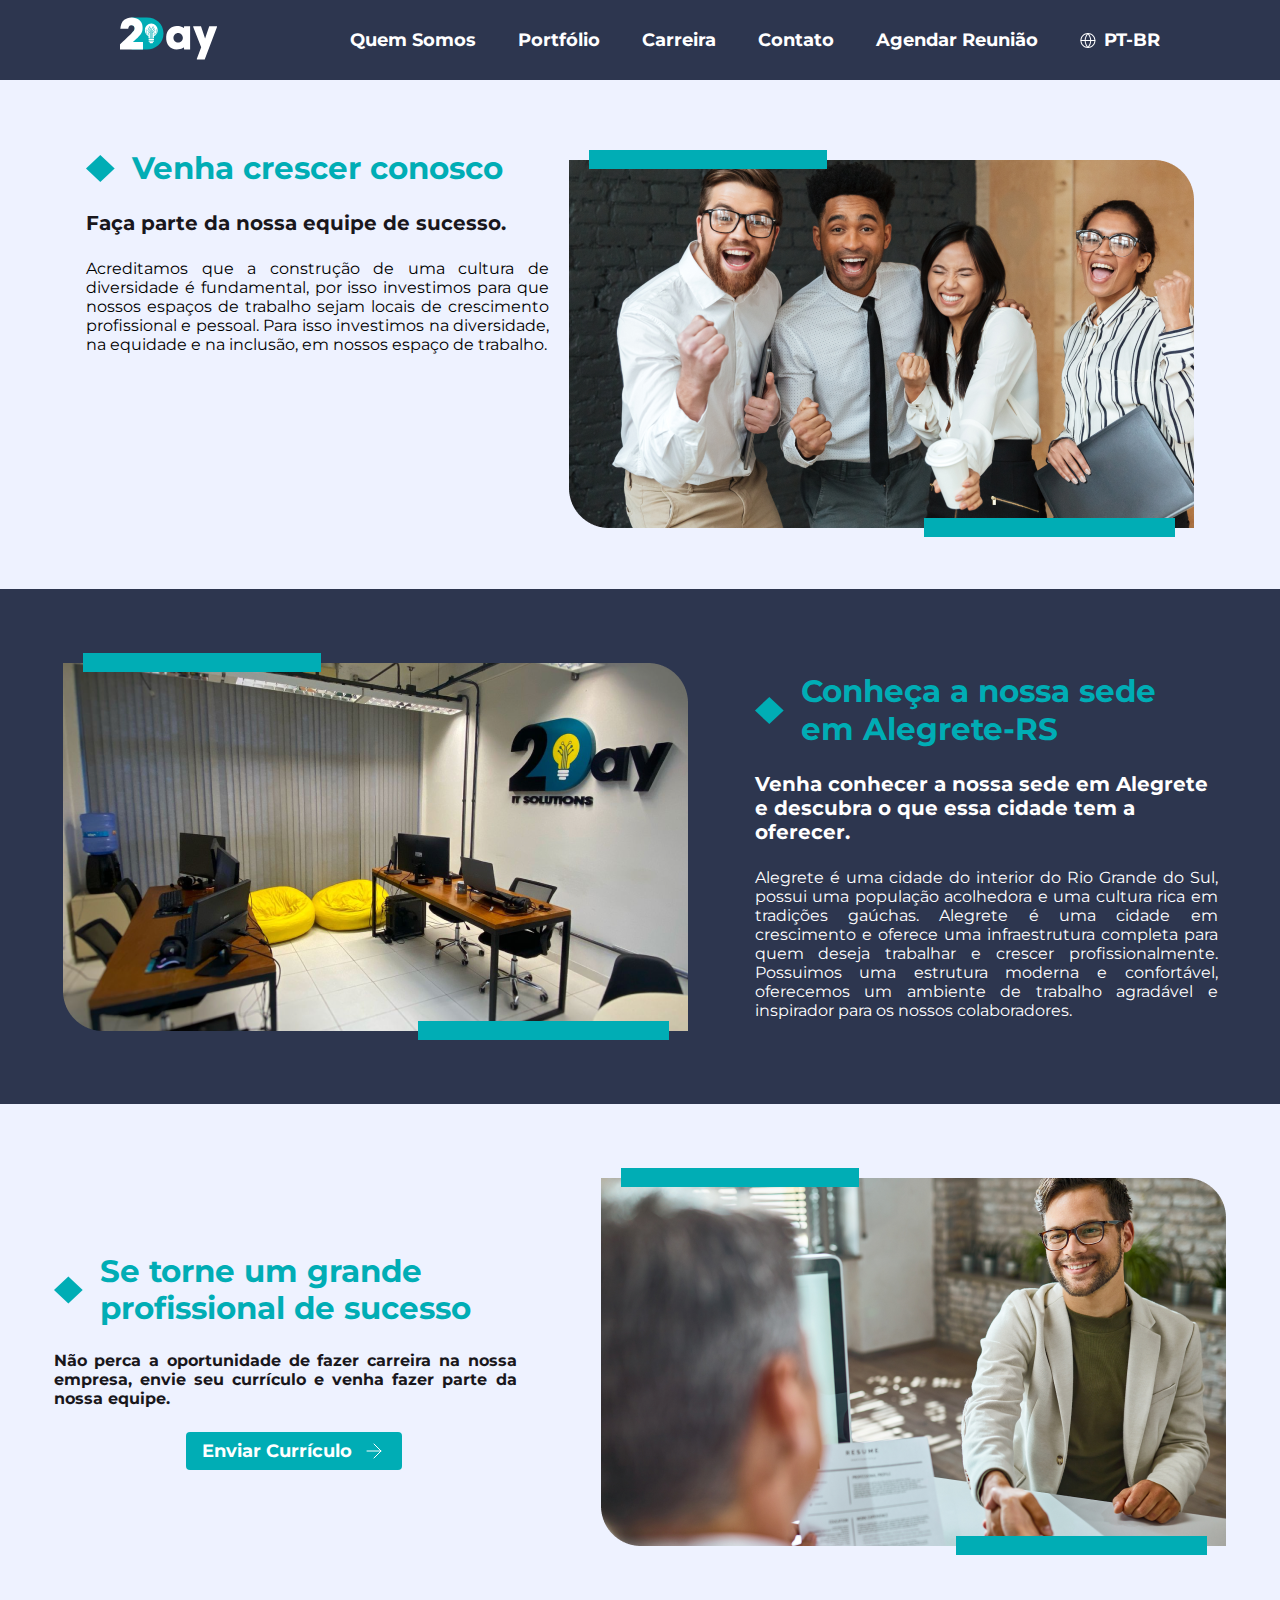
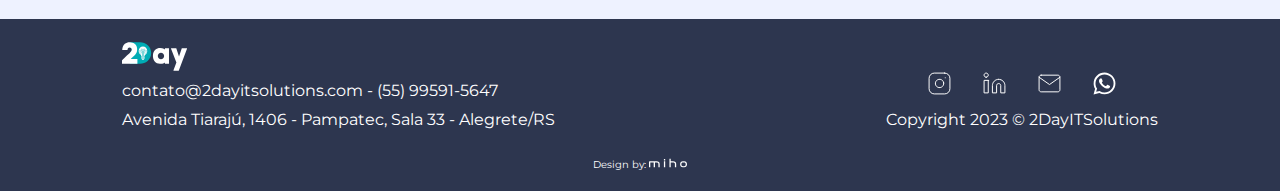
==== carreira.html @ fa88733f "english menu mobile" ====
<!DOCTYPE html>
<html lang="pt-br">

<head>
  <meta charset="UTF-8">
  <meta http-equiv="X-UA-Compatible" content="IE=edge">
  <meta name="viewport" content="width=device-width, initial-scale=1.0">
  <meta name="title" content="2Day It Solutions">
  <meta name="description" content="Uma Startup voltada para transformação digital das empresas e startups.">
  <meta name="keywords" content="startup, business, tecnologia, ti, transformação digital, solutions, carreira">
  <meta name="author" content="2Day IT Solutions">
  <meta name="creator" content="2Day IT Solutions">
  <meta http-equiv="cache-control" content="no-cache">
  <meta http-equiv="expires" content="0">
  <meta http-equiv="pragma" content="no-cache">
  <meta name="robots" content="all">
  <title>Carreira</title>
  
  <link rel="stylesheet" href="./css/mobile/home.css">
  <link rel="stylesheet" href="./css/style.css">
  <link rel="stylesheet" href="./css/carreira.css">
  <link rel="icon" href="./assets/logo_header.svg">

  <script src="./javaScript/main.js" defer></script>
  <script type="module" src="./javaScript/englishText/career.js" defer></script>
</head>

<body>

  <header>

    <div class="header_logo">
      <a href="index.html"> <img class="header_image" src="./assets/logo_header.svg" alt="logo 2 day"></a>
    </div>

    <nav class="menu_desktop">
      <a class="about" href="index.html">Quem Somos</a>
      <a class="services" href="portfolio.html">Portfólio</a>
      <a class="career" href="carreira.html">Carreira</a>
      <a class="contact" href="contato.html">Contato</a>
      <a class="apointment" href="mailto:contato@2dayitsolutions.com" class="btn_sample_nav">Agendar Reunião</a>
      <div class="lang">
        <img src="./assets/globe_header.svg" alt="Globo">
        <a class="nav_language" href="#"> PT-BR</a>
    </nav>

    <div class="menu-mobile">
      <img class="menu-open" src="./assets/menu.svg" alt="">
      <img class="menu-close hide" src="./assets/close_menu.svg" alt="">
    </div>
  </header>

  <div class="menu-drop hide">
    <nav>
      <a class="about aboutMobile" href="index.html">Quem Somos</a>
      <a class="services sevicesMobile" href="portfolio.html">Portfólio</a>
      <a class="career careerMobile" href="carreira.html">Carreira</a>
      <a class="contact contactMobile" href="contato.html">Contato</a>
      <a class="apointment apointmentMobile" href="mailto:contato@2dayitsolutions.com" class="btn_sample_nav">Agendar Reunião</a>
      <div class="lang">
        <img src="./assets/globe_header.svg" alt="Globo">
        <a class="nav_language mobile_language" href="#"> PT-BR</a>
    </nav>
  </div>

  <main>

    <div class="carreira_part1_container">
      <div class="carreira_part1">
        <div class="carreira_part1_info">
          <div class="carreira_part1_title">
            <img src="./assets/Rectangle 9.svg" alt="">
            <h2 class="career_part1_title">Venha crescer conosco</h2>
          </div>
          <p class="carreira_part1_subtitle">Faça parte da nossa equipe de sucesso.</p>
          <p class="carreira_part1_text">Acreditamos que a construção de uma cultura de diversidade é fundamental, por
            isso investimos para que nossos espaços de trabalho sejam locais de crescimento profissional e pessoal. Para
            isso investimos na diversidade, na equidade e na inclusão, em nossos espaço de trabalho.</p>
        </div>


        <img class="carreira_part1_img" src="./assets/img_carreira_1.png" alt="">
      </div>
    </div>

    <div class="carreira_part2_container">

      <div class="carreira_part2">
        <img class="carreira_part2_img" src="./assets/img_carreira_2.png" alt="">

        <div class="carreira_part2_info">
          <div class="carreira_part2_title">
            <img src="./assets/Rectangle 9.svg" alt="">
            <h2 class="career_title_part2">Conheça a nossa sede<br> em Alegrete-RS</h2>
          </div>
          <div class="carreira_part2_text_container">
            <p class="carreira_part2_subtitle">Venha conhecer a nossa sede em Alegrete e descubra o que essa cidade tem a
              oferecer.</p>
            <p class="carreira_part2_text">Alegrete é uma cidade do interior do Rio Grande do Sul, possui uma população
              acolhedora e uma cultura rica em tradições gaúchas. Alegrete é uma cidade em crescimento e oferece uma
              infraestrutura completa para quem deseja trabalhar e crescer profissionalmente. Possuimos uma estrutura
              moderna e confortável, oferecemos um ambiente de trabalho agradável e inspirador para os nossos
              colaboradores.</p>
          </div>
         
        </div>
      </div>
    </div>

    <div class="carreira_part3_container">
      <div class="carreira_part3">
        <div class="carreira_part3_info">
          <div class="carreira_part3_title">
            <img src="./assets/Rectangle 9.svg" alt="">
            <h2 class="career_title_part3">Se torne um grande<br> profissional de sucesso</h2>
          </div>
          <p class="carreira_part3_text">Não perca a oportunidade de fazer carreira na nossa empresa, envie seu
            currículo e venha fazer parte da nossa equipe.</p>
        </div>

          <button> 
            <a class="send_resume" target="_blank" href="mailto:contato@2dayitsolutions.com">
              Enviar Currículo
            </a> 
            <img src="./assets/arrow-right.svg" alt="Ícone Seta">
          </button>
       
      </div>
      <img class="carreira_part3_img" src="./assets/img_carreira_3.png" alt="">
    </div>
  </main>

  <footer>
    <div class="footer">

      <div class="footer_logos">
        <img src="./assets/logo_header.svg" alt="Logo 2day">
        <p>
          contato@2dayitsolutions.com - (55) 99591-5647
        </p>
        <p>
          Avenida Tiarajú, 1406 - Pampatec, Sala 33 - Alegrete/RS
        </p>
        <p class="footer_copyrightMobile">Copyright 2023 © 2DayITSolutions</p>
      </div>

      <div class="footer_redes">
        <div class="footer_redes1">
          <div class="">
            <a target="_blank" href="https://instagram.com/2day_it_solutions?igshid=MTA2NDdkNWE="><img
                src="./assets/instagram.svg" width="25px" height="25px" alt="Logo Instagram"></i></a>
          </div>

          <div class="">
            <a target="_blank" href="https://www.linkedin.com/company/2day-it-solutions/"><img
                src="./assets/linkedin.svg" width="25px" height="25px" alt="Logo Linkedin"></i></a>
          </div>

          <div class="">
            <a target="_blank" href="mailto:contato@2dayitsolutions.com"><img src="./assets/mail.svg" width="25px"
                height="25px" alt="Logo E-mail"></i></a>
          </div>

          <div class="">
            <a target="_blank"
              href="https://api.whatsapp.com/send?phone=+5555995915647&text=Gostaria%20de%20saber%20mais%20sobre%20os%20seus%20produtos."><img
                src="./assets/logo-whatsapp.svg" width="25px" height="25px" alt="Logo Whatsapp"></i></a>
          </div>

        </div>
        <p class="footer_copyrightDesktop">Copyright 2023 © 2DayITSolutions</p>

      </div>
    </div>
    <div class="mihoLogo_footer">
      <p>Design by: <img src="./assets/miho_logo.svg" alt=""></p>
    </div>

  </footer>

</body>

</html>
---- css/mobile/home.css ----
@media (max-width: 820px) {

  .whatsapp_img {
    display: none;
  }

  .menu_desktop {
    display: none;
  }

  header {
    justify-content: space-between;
    padding: 0 16px;
    position: inherit;
  }

  .header_logo img {
    width: 58.24px;
  }

  .menu-mobile {
    display: block;
  }

  .menu-open {
    width: 34px;
  }

  .menu-close span {
    color: #00ADB5;
  }

  .menu-drop {
    position: absolute;
    background-color: #2d364f;
    border-radius: 0px 0px 20px 20px;
    border-top: 1px solid #FFFFFF;
    height: 250px;
    width: 100vw;
    animation: drop-down 1s;
    transition: all 1s ease; 
  }

  @keyframes drop-down {
    0% {
      transform: translateX(100%);
    }

    100% {
      transform: translateY(0);
    }
  }

  @keyframes up {
    100% {
      transform: translateX(100%);
    }

    0% {
      transform: translateY(0);
    }
  }

  .menu-drop nav {
    display: flex;
    flex-direction: column;
    gap: 12px;
    padding-top: 27px;
    padding-bottom: 28px;
  }

  .menu-drop a {
    margin-left: 12px;
    text-decoration: none;
    font-family: 'Nunito', sans-serif;
    color: #FFFFFF;
    font-weight: 600;
    font-size: 18px;
    line-height: 110%;
  }

  .menu-drop a:hover {
    font-weight: 700;
    opacity: 100%;
  }

  .home {
    margin-top: 17px;
    margin-bottom: 0;
  }

  .home_son {  
    justify-content: center;
    margin-bottom: 100px;
  }

  .img_2day_principal {
    width: 261.68px;
  }

  .home_son_text {
    text-align: center;
    align-items: center;
    justify-content: center;
    margin-left: 0;
  }

  .home_son_text h2 {
    font-size: 20px;
    line-height: 24px;
    text-align: center;
    width: 380px;
  }

  .home_son_text p {
    width: 328px;
    font-size: 16px;
    line-height: 19px;
  }

  .home_son_text button {
    font-size: 16px;
    margin-top: 31.65px;
  }

  .home_img {
    display: none;
  }

  .mentoria {
    justify-content: center;
    flex-direction: column;
    align-items: center;
    padding-top: 67px;
  }

  .mentoria_pollygonImg {
    width: 56px;
    margin-top: -572px;
  }

  .mentoria_content {
    flex-direction: column-reverse;
    justify-content: center;
    align-items: center;
    gap: 0;
  }

  .mentoria_text {
    width: 328px;
  }

  .mentoria_title {
    margin-bottom: 16px;
    align-items: center;
    margin-top: 20px;
    width: 363px;
  }

  .mentoria_title h2 {
    margin-bottom: 0;
    width: 282px;
    font-size: 20px;
    line-height: 24px;
  }

  .mentoria_paragrathBold {
    line-height: 19px;
    text-align: justify;
    margin-bottom: 16px;
    font-size: 16px;
    width: 328px;
  }

  .mentoria_paragraph {
    font-size: 12px;
    line-height: 14px;
    width: 328px;
    text-align: justify;
  }

  .mentoria_img {
    width: 347.94px;
  }

  .botTeste_son {
    flex-direction: column-reverse;
  }

  .botTest_title {
    margin-bottom: 14px;
  }

  .botTest_title h2 {
    font-size: 20px;
  }

  .botTeste_text {
    font-size: 16px;
    line-height: 19px;
    width: 327px;
    text-align: justify;
  }

  .botTeste_img {
    width: 328.6px;
  }

  .botTeste_son2 {
    display: flex;
    flex-direction: column;
  }

  .botTest_text2 {
    align-items: flex-start;
  }

  .nossosValores {
    gap: 0;
    padding: 64px 0;
    justify-content: center;
  }

  .nossosValores_list {
    justify-content: center;
  }

  .nossosValores_title {
    margin-bottom: 32px;
  }

  .nossosValores_title h2 {
    font-size: 20px;
  }

  .nossosValores_list li {
    font-size: 16px;
    line-height: 19px;
    width: 327px;
    margin-bottom: 21px;
  }

  li p {
    margin-left: 26px;
  }

  #nossosValores_img {
    display: none;
  }

  .section_OqueNosFazemos {
    display: flex;
    flex-direction: column;
    align-items: center;
    padding: 33px 0 0 0;
    gap: 32px;
  }

  .OqueNosFazemos_container {
    flex-direction: column;
    gap: 32px;
  }

  .OqueNosFazemos_title {
    margin-bottom: 0;
  }

  .startupLab h2,
  .outsourcing h2 {
    font-size: 20px;
    margin-bottom: -7px;

  }

  .startupLab p,
  .outsourcing p {
    width: 328px;
    font-size: 12px;
    line-height: 14px;
  }

  .img_startupLab_person {
    display: none;
  }

  .img_outsourcing_person {
    display: none;
  }

  .div-call-know {
    margin-top: -40px;
  }

  .div-call-know p {
    font-size: 12px;
    line-height: 14px;
    text-align: justify;
    width: 328px;
  }

  .OqueNosFazemos_btn {
    margin-top: 16px;
    margin-bottom: 47px;
    font-size: 16px;
  }

  .footer {
    gap: 21px;
    padding: 13px 16px;
    align-items: center;
  }

  .footer_logos {
    gap: 7.67px;
  }

  .footer_logos p,
  .footer_redes p {
    font-size: 8px;
  }

  .footer_redes1 {
    display: grid;
    grid-template-columns: 1fr 1fr;
    row-gap: 10px;
    
  }

  .footer_copyrightMobile {
    display: block;
  }

  .footer_copyrightDesktop {
    display: none;
  }

}
---- css/style.css ----
@import url('https://fonts.googleapis.com/css2?family=Montserrat:wght@400;700&display=swap');

* {
  margin: 0;
  padding: 0;
  box-sizing: border-box;
  font-family: 'Montserrat', sans-serif;
}

body {
  background: #EEF2FF;
}

html {
  scroll-behavior: smooth;
}

@font-face {
  font-display: swap;
}

.hide {
  display: none;
}

h1 {
  font-family: 'Montserrat', sans-serif;
  font-weight: 700;
  color: #00adb5;
  text-align: left;
}

h2 {
  font-family: 'Montserrat', sans-serif;
  font-weight: 700;
  color: #17171c;
  text-align: left;
}

header {
  position: fixed;
  top: 0;
  background-color: #2d364f;
  display: flex;
  height: 80px;
  width: 100vw;
  align-items: center;
  justify-content: space-between;
  padding: 0 120px;
  z-index: 1;
}

.header_logo img {
  width: 97px;
}

.menu-btn {
  cursor: pointer;
  display: none;
}

.menu-mobile {
  display: none;
}

nav {
  display: flex;
  align-items: center;
  gap: 42px;
}

nav a,
.nav_language {
  color: white;
  text-decoration: none;
  font-size: 18px;
  font-weight: 700;
  transition: all 0.3s ease;
}

nav a:hover {
  color: #00adb5;
}

.lang {
  display: flex;
  align-items: center;
  gap: 8px;
}

.btn_sample_nav,
.OqueNosFazemos_btn {
  background-color: #00adb5;
  color: white;
  padding: 10px 16px;
  font-family: 'Montserrat', sans-serif;
  font-weight: 700;
  font-size: 18px;
  border: none;
  text-decoration: none;
  border-radius: 4px;
  cursor: pointer;
}

.btn_sample_nav:hover {
  background-color: #00d6de;
  transition: 1s;
}

.hide {
  display: none;
}

.home {
  display: flex;
  flex-direction: column;
  justify-content: center;
  margin-top: 50px;
  margin-bottom: 10px;
}

.home_son {
  display: flex;
  justify-content: space-between;
  align-items: center;
  margin-bottom: 100px;
}

.home_son_text {
  display: flex;
  flex-direction: column;
  gap: 20px;
  margin-left: 106px;
  margin-top: 124.13px;
}

.img_2day_principal {
  width: 359.84px;
}

.home_son_text h2 {
  width: 417.51px;
  text-align: left;
}

.home_son_text p {
  width: 467.4px;
}

.home_son_text button {
  display: flex;
  align-items: center;
  gap: 10px;
  background: #00ADB5;
  border-radius: 4px;
  padding: 10px 16px;
  font-weight: 700;
  font-size: 18px;
  border: none;
}

.home_son_text button a {
  text-decoration: none;
  color: #FFFFFF;
}

.home_img {
  width: 803.21px;
}

.whatsapp_img {
  position: fixed;
  scale: 0.9;
  cursor: pointer;
  width: 60px;
  height: 60px;
  bottom: 55px;
  right: 130px;
  animation: anime 1s infinite ease-in-out alternate;
  z-index: 999;
}

@keyframes anime {
  100% {
    transform: translateY(12px);
    -webkit-transform: translateY(12px);
    -moz-transform: translateY(12px);
    -ms-transform: translateY(12px);
    -o-transform: translateY(12px);
  }
}

.mentoria {
  display: flex;
  justify-content: space-around;
  align-items: center;
  background-color: #2d364f;
  gap: 30px;
  padding: 80px 150px;
}

.mentoria_pollygonImg {
  position: absolute;
  margin-top: -521px;
}

.mentoria_content {
  display: flex;
  align-items: center;
  gap: 30px;
}

.mentoria_text {
  width: 463px;
}

.mentoria_title {
  display: flex;
  align-items: center;
  gap: 17.33px;
  margin-bottom: 26px;
  width: 463px;
}

.mentoria_h2 {
  font-weight: 700;
  font-size: 31px;
  line-height: 37px;
  color: #00ADB5;
}

.mentoria_paragrathBold {
  font-weight: 700;
  font-size: 20px;
  color: #FFFFFF;
  line-height: 24px;
  text-align: left;
  margin-bottom: 26px;
  width: 400px;
}

.mentoria_paragraph {
  font-size: 16px;
  line-height: 19px;
  color: #FFFFFF;
  width: 410px;
}

.mentoria_img {
  width: 623px;
}

.botTeste {
  margin-top: 80px;
  display: flex;
  justify-content: space-between;
  flex-direction: column;
  align-items: center;
  gap: 62px;
  padding: 0 136px;
  margin-bottom: 100px;
}

.botTeste_son {
  display: flex;
  gap: 16px;
  justify-content: center;
  align-items: center;
  flex-direction: row;
}

.botTest_title {
  display: flex;
  align-items: center;
  gap: 17.33px;
  margin-bottom: 17px;
  line-height: 37px;
}

.botTest_title h2 {
  color: #00ADB5;
}

.botTeste_text {
  font-weight: 700;
  font-size: 20px;
  line-height: 24px;
  width: 463px;
}

.botTest_text2 {
  text-align: right;
  display: flex;
  flex-direction: column;
  align-items: self-end;
}

.botTeste_img {
  width: 617.58px;
}

.nossosValores {
  background-color: #2d364f;
  display: flex;
  gap: 40px;
  padding: 64px 150px;
}

.nossosValores_container {
  display: flex;
  justify-content: left;
}

.nossosValores_list {
  display: flex;
  flex-direction: column;
  justify-content: left;
  align-items: self-start;
}

.nossosValores_title {
  display: flex;
  gap: 17.30px;
  margin-bottom: 20px;
}

.nossosValores_title h2 {
  font-weight: 700;
  font-size: 31px;
  line-height: 120%;
  color: #00ADB5;
}

.nossosValores_list li {
  font-weight: 700;
  font-size: 20px;
  color: #FFFFFF;
  list-style: url("../assets/Ellipse\ 20.svg");
  margin-left: 20px;
  margin-bottom: 26px;
}

li p {
  margin-left: 26px;
}

#nossosValores_img {
  width: 671.49px;
}

.section_OqueNosFazemos {
  display: flex;
  flex-direction: column;
  padding: 64px 150px;
  gap: 32px;
}

.OqueNosFazemos_Son {
  display: flex;
  justify-content: center;
  flex-direction: column;
  gap: 100px;
}

.OqueNosFazemos_container {
  display: flex;
  justify-content: center;
  gap: 34px;
}

.OqueNosFazemos_title {
  display: flex;
  align-items: center;
  gap: 17.33px;
  margin-bottom: 30px;
}

.OqueNosFazemos_title h2 {
  color: #00ADB5;
}

.startupLab {
  display: flex;
  flex-direction: column;
  align-items: center;
  gap: 24px;
}

.img_startupLab_person,
.img_outsourcing_person {
  width: 565px;
}

.startupLab p,
.outsourcing p {
  width: 465px;
}

.outsourcing {
  display: flex;
  flex-direction: column;
  align-items: center;
  gap: 24px;
}

.startupLab p,
.outsourcing p {
  margin-bottom: 30px;
}

.img_startupLab,
.img_outsourcing {
  height: 120px;
}

.oqueNosFazermos_imgs {
  display: flex;
  gap: 30px;
  justify-content: center;
  align-items: center;
  margin-top: -90px
}

.div-call-know {
  display: flex;
  flex-direction: column;
  align-items: center;
  justify-content: center;
  margin-top: 20px;
}

.div-call-know p {
  font-weight: 700;
  font-size: 20px;
  line-height: 120%;
  text-align: center;
}

.div-call-know a {
  text-decoration: none;
}

.OqueNosFazemos_btn {
  margin-top: 39px;
  display: flex;
  align-items: center;
  gap: 10px;
}

footer {
  padding: 10px 18px;
  display: grid;
  text-align: center;
  justify-content: center;
  align-items: center;
  background-color: #2d364f;
  height: auto;
  gap: 16px;
}

.footer {
  display: flex;
  justify-content: space-around;
  align-items: end;
  gap: 331.17px;
  padding: 13px 0;
}

.footer_logos {
  display: flex;
  flex-direction: column;
  gap: 10px;
  text-align: left;
}

.footer_logos img {
  width: 65px;
}

.footer_logos p {
  color: white;
}

.footer_copyrightMobile {
  display: none;
}

.footer_redes {
  display: grid;
  flex-direction: column;
  gap: 10px;
  text-align: right;
}

.footer_redes1 {
  display: flex;
  justify-content: center;
  align-items: center;
  gap: 30px;
}

.footer_redes p {
  font-size: 16px;
  color: #FFFFFF;
}

.mihoLogo_footer {
  font-size: 10px;
  color: #FFFFFF;
  padding-bottom: 10px;
}

.mihoLogo_footer img {
  width: 37.35px;
}

.icone {
  height: 105px;
  color: white;
  padding: 0px 0px 40px 0px;
}
---- css/carreira.css ----
.carreira_part1_container {
  margin-top: 150px;
  display: flex;
  align-items: center;
  gap: 67px;
  justify-content: center;
}

.carreira_part1 {
  display: flex;
  justify-content: center;
  gap: 20px;
}

.carreira_part1_title,
.carreira_part2_title,
.carreira_part3_title {
  display: flex;
  gap: 17.33px;
  margin-bottom: 24px;
}

.carreira_part1_title h2,
.carreira_part2_title h2,
.carreira_part3_title h2 {
  font-weight: 700;
  font-size: 31px;
  color: #00ADB5;
  line-height: 37.2px;
}

.carreira_part1_subtitle {
  font-weight: 700;
  font-size: 20px;
  color: #19171C;
  margin-bottom: 24px;
}

.carreira_part1_text {
  font-size: 16px;
  line-height: 19px;
  width: 463px;
  text-align: justify;
}

.carreira_part2_container {
  margin-top: 52px;
  margin-bottom: 64px;
  background: #2D364F;
  height: 515px;
}

.carreira_part2 {
  padding: 64px 0;
  display: flex;
  align-items: center;
  gap: 67px;
  justify-content: center;
}

.career_title_part2 {
  width:360px
}

.carreira_part2_subtitle {
  font-weight: 700;
  font-size: 20px;
  line-height: 24px;
  color: #FFFFFF;
  width: 463px;
  margin-bottom: 24px;

}

.carreira_part2_text {
  font-size: 16px;
  line-height: 19px;
  color: #FFFFFF;
  width: 463px;
  text-align: justify;
}

.carreira_part3_container {
  display: flex;
  align-items: center;
  justify-content: center;
  gap: 67px;
  margin-bottom: 64px;
}

.carreira_part3 {
  display: flex;
  flex-direction: column;
  align-items: center;
}

.carreira_part3_title {
  width: 480px;
}

.carreira_part3_text {
  font-size: 16px;
  font-weight: 700;
  line-height: 19px;
  color: #19171C;
  width: 463px;
  text-align: justify;
}

.carreira_part3 button {
  display: flex;
  align-items: center;
  gap: 10px;
  background: #00ADB5;
  border-radius: 4px;
  border: none;
  font-weight: 700;
  font-size: 18px;
  color: #FFFFFF;
  padding: 7px 16px;
  margin-top: 24px;
  cursor: pointer;
}

.send_resume {
  text-decoration: none;
  color: #FFFFFF;
 }

@media (max-width: 820px) {
  header {
    justify-content: space-between;
    padding: 0 16px;
    position: inherit;
  }

  .header_logo img {
    width: 58.24px;
  }

  .menu-mobile {
    display: block;
  }

  .menu-open {
    width: 34px;
  }

  .menu-drop {
    margin-top: 0;
  }

  .carreira_part1_container {
    flex-direction: column-reverse;
    align-items: center;
    margin-top: 55px;
  }

  .carreira_part1_subtitle {
    width: 300px;
  }

  .carreira_part1 {
    display: flex;
    justify-content: center;
    flex-direction: column-reverse;
    gap: 18px;
    margin-left: 20px;
  }

  .carreira_part3_container {
    margin-top: -30px;
    gap: 18px;
    flex-direction: column-reverse;
    justify-content: center;
    align-items: center;
  }

  .carreira_part2_container {
    height: 690px;
  }

  .carreira_part2 {
    flex-direction: column;
    gap: 17px;
    padding: 32px 0;
  }

  .carreira_part2_title {
  margin-left: 80px;
  }

  .carreira_part1_title h2,
  .carreira_part2_title h2,
  .carreira_part3_title h2 {
    font-size: 20px;
    line-height: 24px;
  }

  .carreira_part1_text,
  .carreira_part2_subtitle,
  .carreira_part2_text,
  .carreira_part3_text {
    width: 328px;
  }

  .carreira_part2_subtitle {
    font-size: 16px;
  }

  .carreira_part2_text_container {
    display: flex;
    flex-direction: column;
    justify-content: center;
    align-items: center;
  }

  .carreira_part1_img,
  .carreira_part2_img,
  .carreira_part3_img {
    width: 326.84px;
  }

  .carreira_part3_title {
    justify-content:center;
    margin-left: -50px;
  }

  .carreira_part3_info {
   display: flex;
   flex-direction: column;
   justify-content: center;
   align-items: center;
  }

  .footer {
    gap: 21px;
    padding: 13px 16px;
  }

  .footer_logos {
    gap: 7.67px;
  }

  .footer_logos p,
  .footer_redes p {
    font-size: 8px;
  }

  .footer_redes1 {
    gap: 20px;
    flex-wrap: wrap;
    width: 126px;
  }

  .footer_copyrightMobile {
    display: block;
  }

  .footer_copyrightDesktop {
    display: none;
  }
}
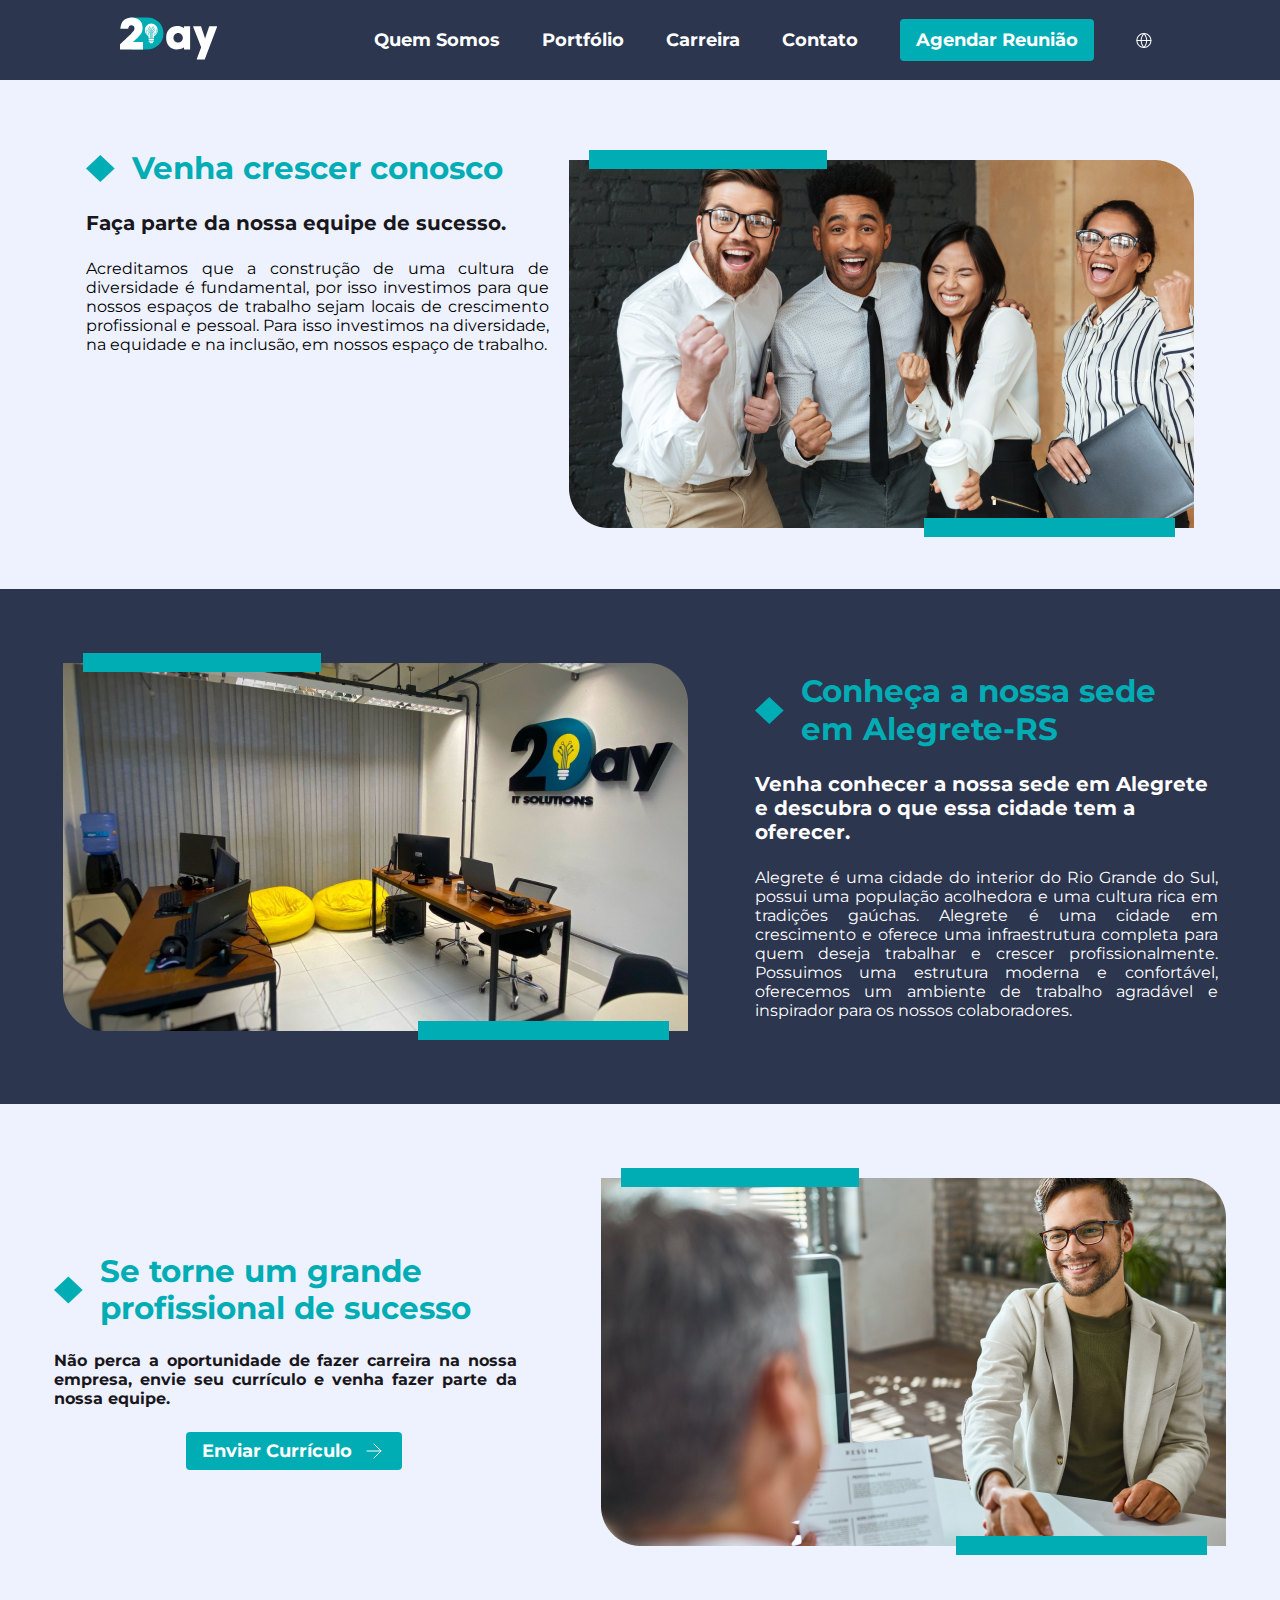
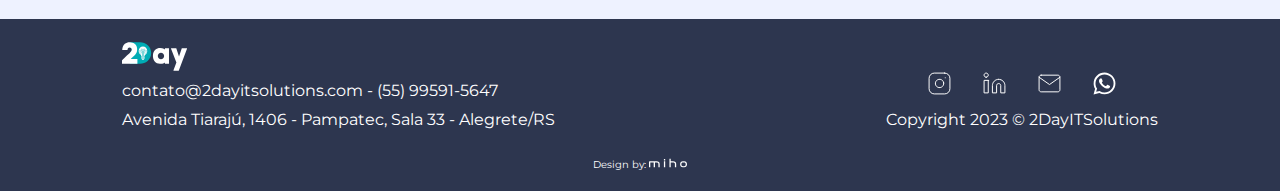
==== commit 6655bbf7: "feat: changing language according to click and localstorage" ====
--- a/carreira.html
+++ b/carreira.html
@@ -23,6 +23,7 @@
 
   <script src="./javaScript/main.js" defer></script>
   <script type="module" src="./javaScript/englishText/career.js" defer></script>
+  <script type="module" src="./javaScript/global/variable.js" defer></script>
 </head>
 
 <body>
@@ -34,14 +35,14 @@
     </div>
 
     <nav class="menu_desktop">
-      <a class="about" href="index.html">Quem Somos</a>
-      <a class="services" href="portfolio.html">Portfólio</a>
-      <a class="career" href="carreira.html">Carreira</a>
-      <a class="contact" href="contato.html">Contato</a>
-      <a class="apointment" href="mailto:contato@2dayitsolutions.com" class="btn_sample_nav">Agendar Reunião</a>
+      <a class="about aboutMobile" href="index.html">Quem Somos</a>
+      <a class="services sevicesMobile" href="portfolio.html">Portfólio</a>
+      <a class="career careerMobile" href="carreira.html">Carreira</a>
+      <a class="contact contactMobile" href="contato.html">Contato</a>
+      <a class="appointment appointmentMobile" href="mailto:contato@2dayitsolutions.com" class="btn_sample_nav">Agendar Reunião</a>
       <div class="lang">
         <img src="./assets/globe_header.svg" alt="Globo">
-        <a class="nav_language" href="#"> PT-BR</a>
+        <a class="nav_language" href="#"> </a>
     </nav>
 
     <div class="menu-mobile">
@@ -52,11 +53,11 @@
 
   <div class="menu-drop hide">
     <nav>
-      <a class="about aboutMobile" href="index.html">Quem Somos</a>
+      <a class="about aboutMobile" id="" href="index.html">Quem Somos</a>
       <a class="services sevicesMobile" href="portfolio.html">Portfólio</a>
       <a class="career careerMobile" href="carreira.html">Carreira</a>
       <a class="contact contactMobile" href="contato.html">Contato</a>
-      <a class="apointment apointmentMobile" href="mailto:contato@2dayitsolutions.com" class="btn_sample_nav">Agendar Reunião</a>
+      <a class="appointment appointmentMobile" href="mailto:contato@2dayitsolutions.com" class="btn_sample_nav">Agendar Reunião</a>
       <div class="lang">
         <img src="./assets/globe_header.svg" alt="Globo">
         <a class="nav_language mobile_language" href="#"> PT-BR</a>
--- a/css/style.css
+++ b/css/style.css
@@ -80,6 +80,16 @@
 
 nav a:hover {
   color: #00adb5;
+}
+
+.appointment {
+  background-color: #00adb5;
+  padding: 10px 16px;
+  border-radius: 4px;
+}
+
+.appointment:hover {
+  color: white;
 }
 
 .lang {
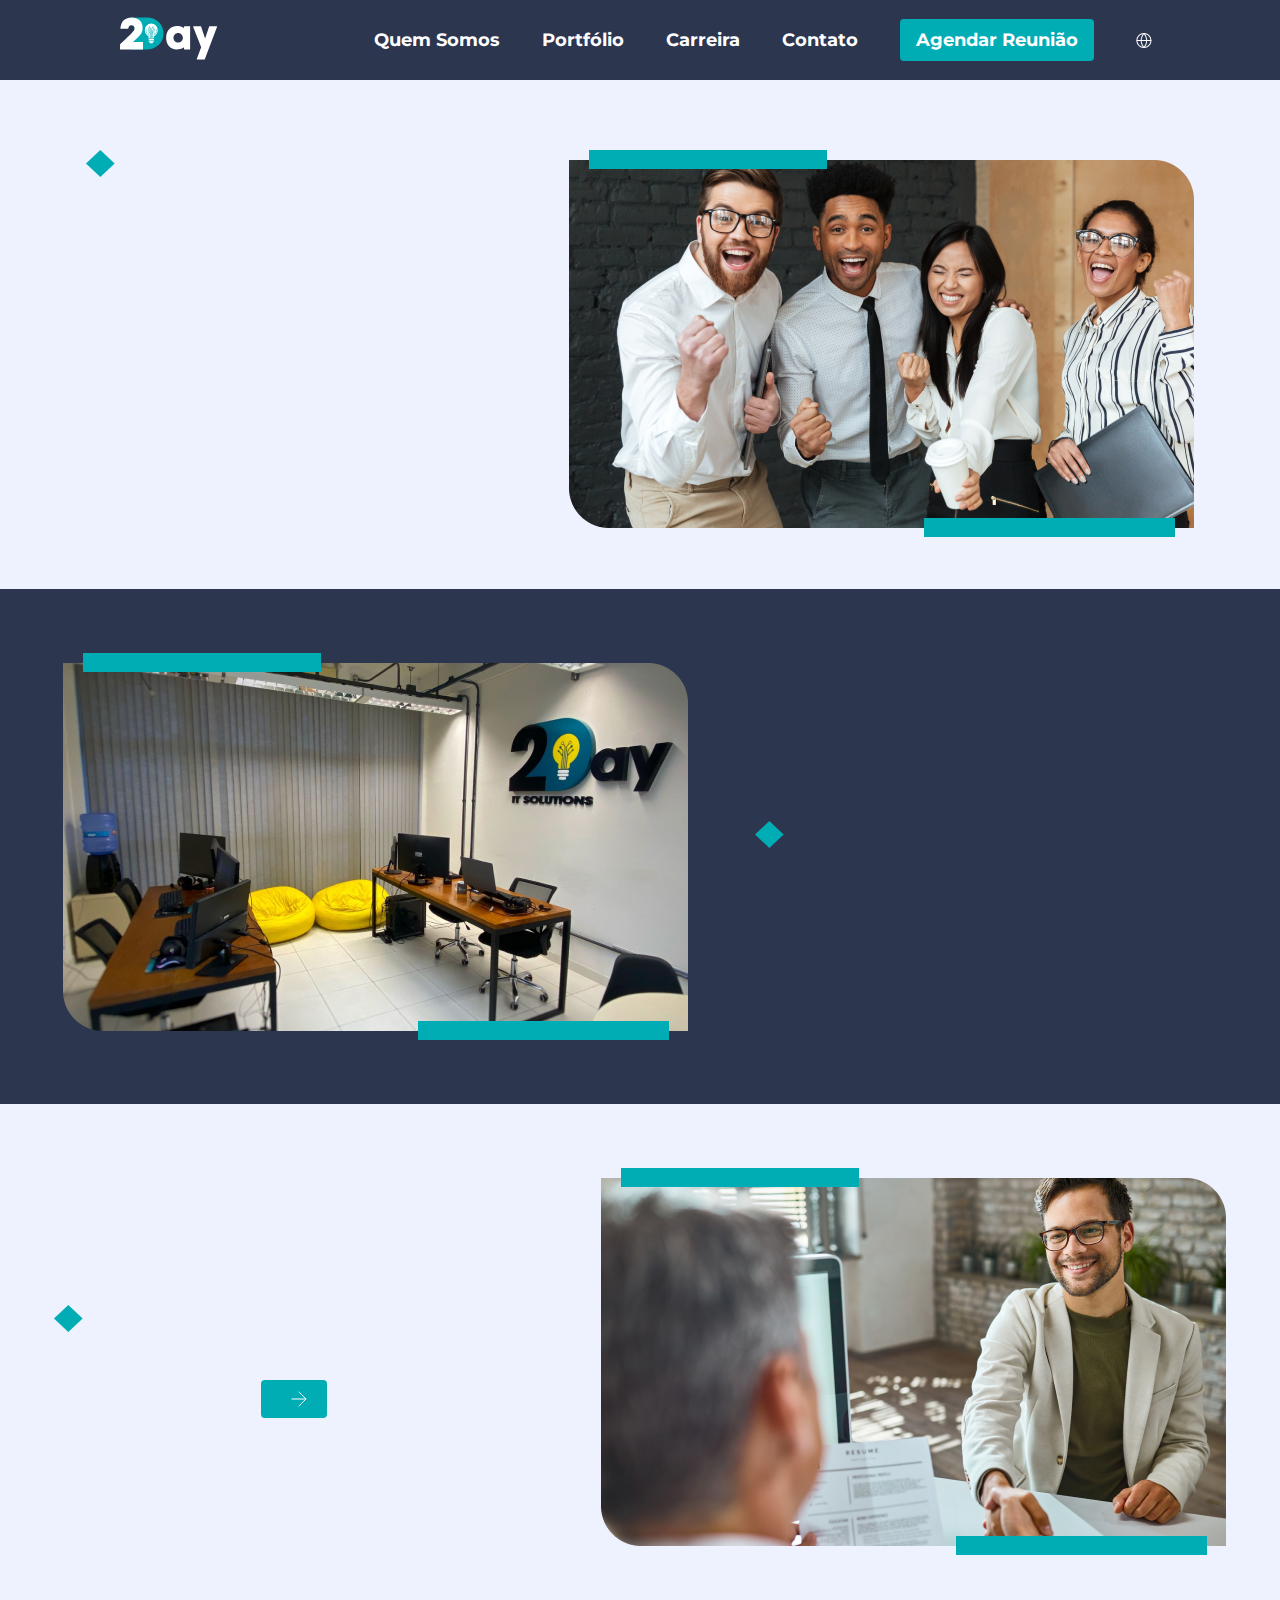
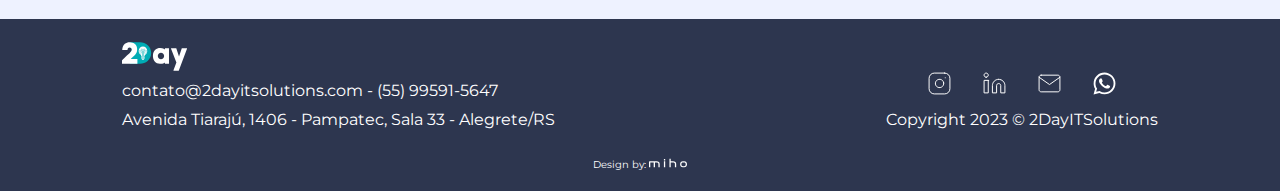
==== commit 30af5359: "global english language" ====
--- a/carreira.html
+++ b/carreira.html
@@ -71,12 +71,10 @@
         <div class="carreira_part1_info">
           <div class="carreira_part1_title">
             <img src="./assets/Rectangle 9.svg" alt="">
-            <h2 class="career_part1_title">Venha crescer conosco</h2>
+            <h2 class="career_part1_title"></h2>
           </div>
-          <p class="carreira_part1_subtitle">Faça parte da nossa equipe de sucesso.</p>
-          <p class="carreira_part1_text">Acreditamos que a construção de uma cultura de diversidade é fundamental, por
-            isso investimos para que nossos espaços de trabalho sejam locais de crescimento profissional e pessoal. Para
-            isso investimos na diversidade, na equidade e na inclusão, em nossos espaço de trabalho.</p>
+          <p class="carreira_part1_subtitle"></p>
+          <p class="carreira_part1_text"></p>
         </div>
 
 
@@ -92,16 +90,11 @@
         <div class="carreira_part2_info">
           <div class="carreira_part2_title">
             <img src="./assets/Rectangle 9.svg" alt="">
-            <h2 class="career_title_part2">Conheça a nossa sede<br> em Alegrete-RS</h2>
+            <h2 class="career_title_part2"></h2>
           </div>
           <div class="carreira_part2_text_container">
-            <p class="carreira_part2_subtitle">Venha conhecer a nossa sede em Alegrete e descubra o que essa cidade tem a
-              oferecer.</p>
-            <p class="carreira_part2_text">Alegrete é uma cidade do interior do Rio Grande do Sul, possui uma população
-              acolhedora e uma cultura rica em tradições gaúchas. Alegrete é uma cidade em crescimento e oferece uma
-              infraestrutura completa para quem deseja trabalhar e crescer profissionalmente. Possuimos uma estrutura
-              moderna e confortável, oferecemos um ambiente de trabalho agradável e inspirador para os nossos
-              colaboradores.</p>
+            <p class="carreira_part2_subtitle"></p>
+            <p class="carreira_part2_text"></p>
           </div>
          
         </div>
@@ -113,16 +106,13 @@
         <div class="carreira_part3_info">
           <div class="carreira_part3_title">
             <img src="./assets/Rectangle 9.svg" alt="">
-            <h2 class="career_title_part3">Se torne um grande<br> profissional de sucesso</h2>
+            <h2 class="career_title_part3"></h2>
           </div>
-          <p class="carreira_part3_text">Não perca a oportunidade de fazer carreira na nossa empresa, envie seu
-            currículo e venha fazer parte da nossa equipe.</p>
+          <p class="carreira_part3_text"></p>
         </div>
 
           <button> 
-            <a class="send_resume" target="_blank" href="mailto:contato@2dayitsolutions.com">
-              Enviar Currículo
-            </a> 
+            <a class="send_resume" target="_blank" href="mailto:contato@2dayitsolutions.com"></a> 
             <img src="./assets/arrow-right.svg" alt="Ícone Seta">
           </button>
        
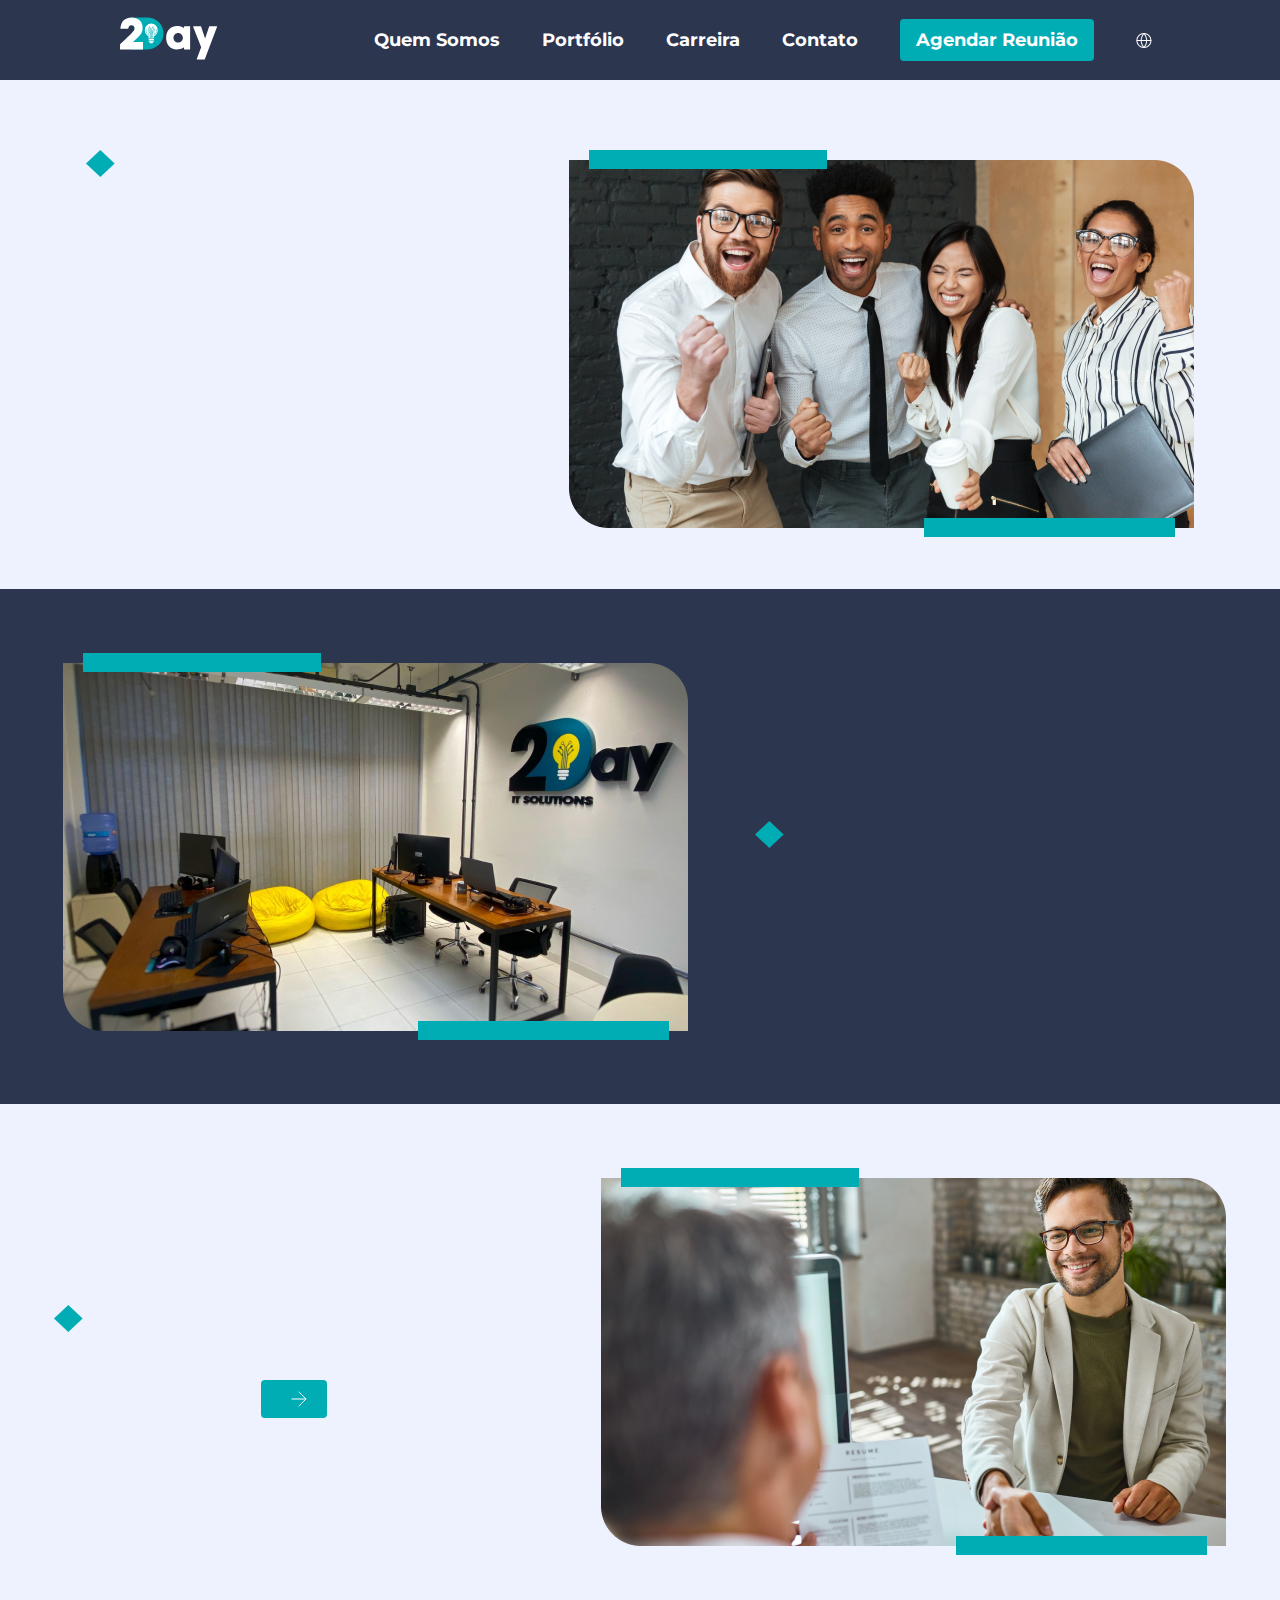
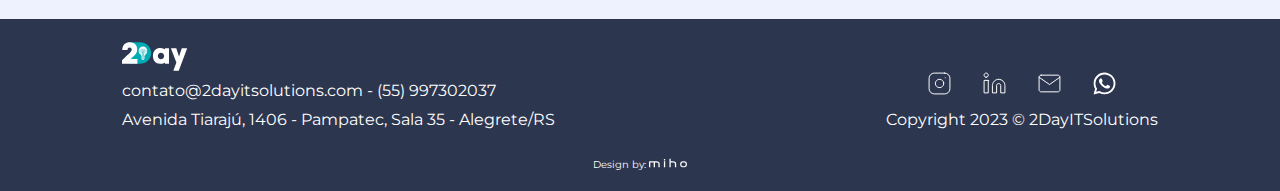
==== commit 20ec9a8a: "footer english adress, justfy text what we do" ====
--- a/carreira.html
+++ b/carreira.html
@@ -127,10 +127,10 @@
       <div class="footer_logos">
         <img src="./assets/logo_header.svg" alt="Logo 2day">
         <p>
-          contato@2dayitsolutions.com - (55) 99591-5647
+          contato@2dayitsolutions.com - (55) 997302037
         </p>
-        <p>
-          Avenida Tiarajú, 1406 - Pampatec, Sala 33 - Alegrete/RS
+        <p class="footer_adress">
+          Avenida Tiarajú, 1406 - Pampatec, Sala 35 - Alegrete/RS
         </p>
         <p class="footer_copyrightMobile">Copyright 2023 © 2DayITSolutions</p>
       </div>
--- a/css/style.css
+++ b/css/style.css
@@ -149,7 +149,7 @@
 }
 
 .home_son_text h2 {
-  width: 417.51px;
+  width: 440.51px;
   text-align: left;
 }
 
@@ -211,7 +211,7 @@
 
 .mentoria_pollygonImg {
   position: absolute;
-  margin-top: -521px;
+  margin-top: -550px;
 }
 
 .mentoria_content {
@@ -257,7 +257,7 @@
 }
 
 .mentoria_img {
-  width: 623px;
+  width: 663px;
 }
 
 .botTeste {
@@ -416,6 +416,7 @@
 .startupLab p,
 .outsourcing p {
   margin-bottom: 30px;
+  text-align: justify;
 }
 
 .img_startupLab,
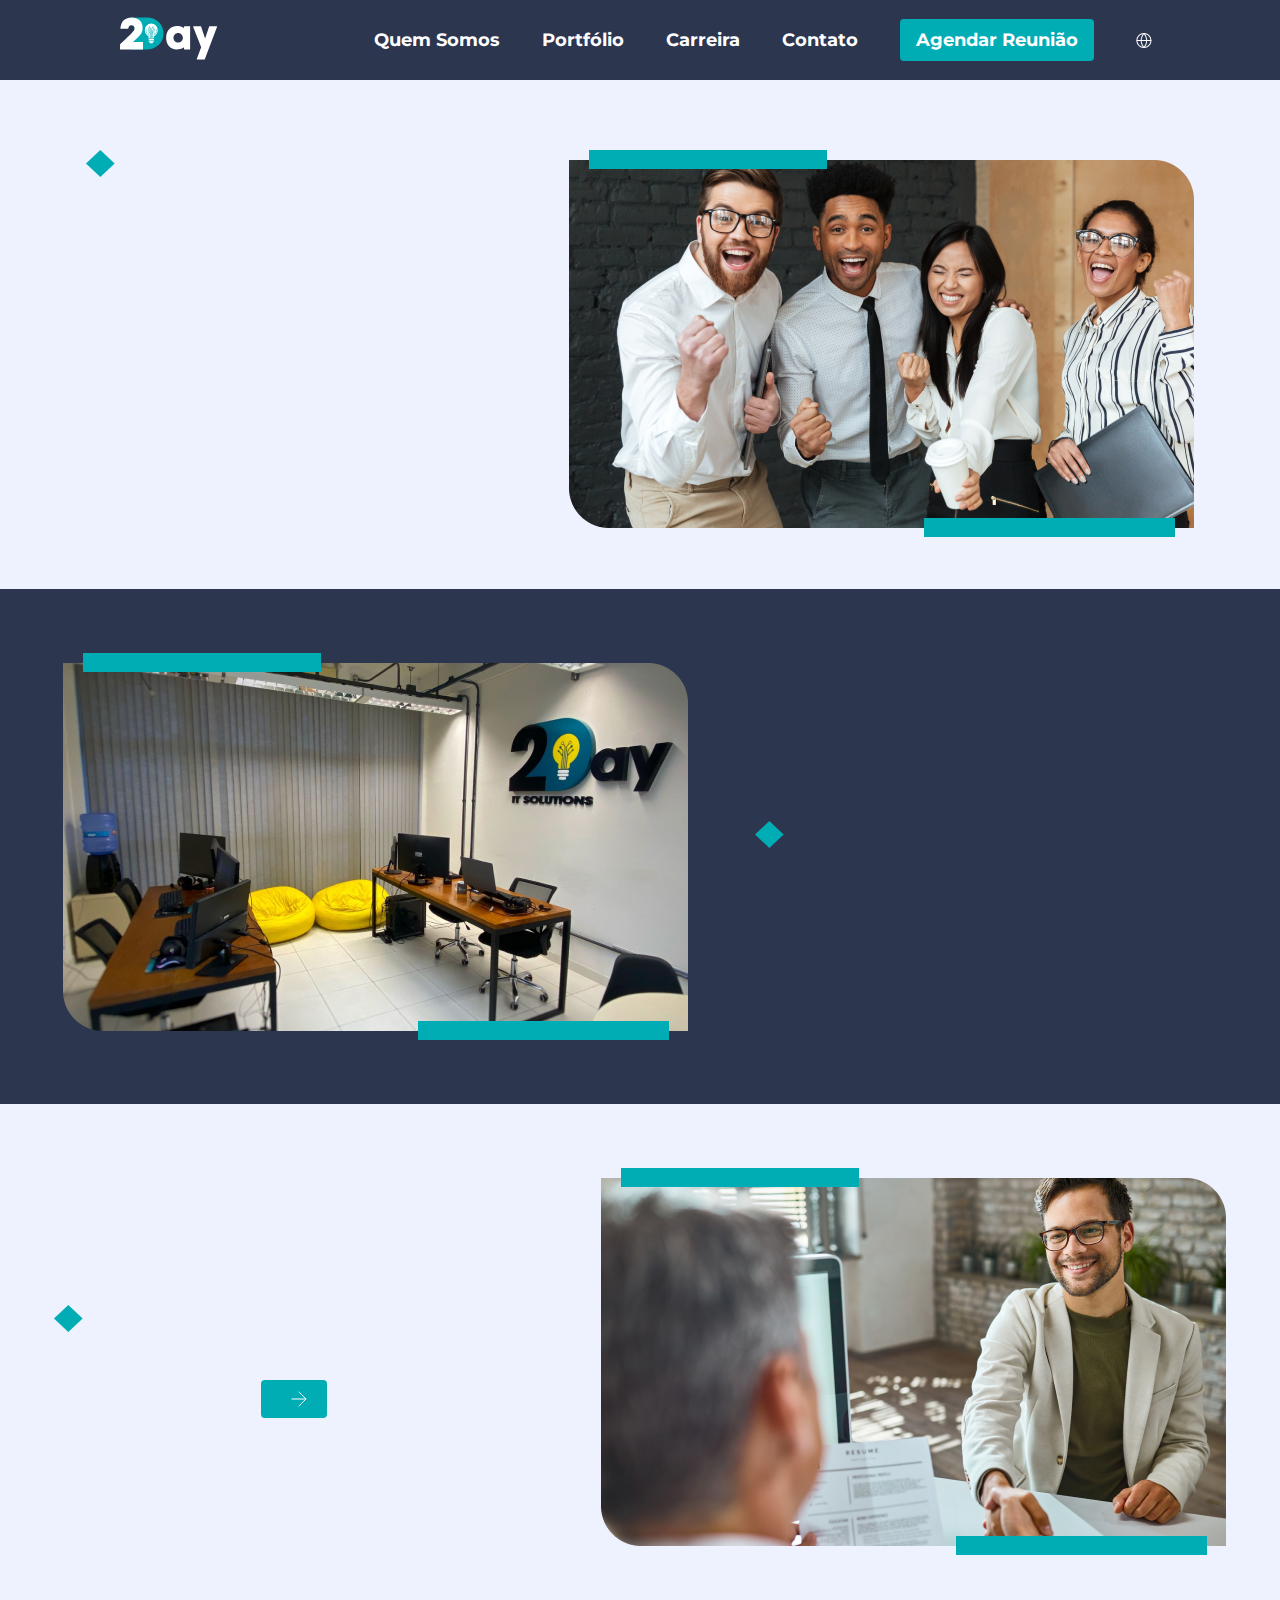
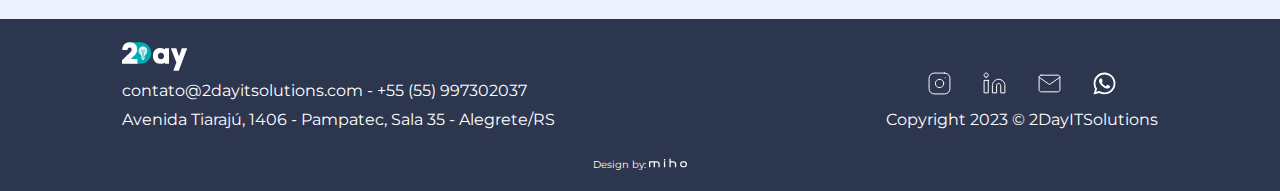
==== commit e26c0aa0: "change phone number" ====
--- a/carreira.html
+++ b/carreira.html
@@ -127,7 +127,7 @@
       <div class="footer_logos">
         <img src="./assets/logo_header.svg" alt="Logo 2day">
         <p>
-          contato@2dayitsolutions.com - (55) 997302037
+          contato@2dayitsolutions.com - +55 (55) 997302037
         </p>
         <p class="footer_adress">
           Avenida Tiarajú, 1406 - Pampatec, Sala 35 - Alegrete/RS
@@ -154,7 +154,7 @@
 
           <div class="">
             <a target="_blank"
-              href="https://api.whatsapp.com/send?phone=+5555995915647&text=Gostaria%20de%20saber%20mais%20sobre%20os%20seus%20produtos."><img
+              href="https://api.whatsapp.com/send?phone=+5555997302037&text=Gostaria%20de%20saber%20mais%20sobre%20os%20seus%20produtos."><img
                 src="./assets/logo-whatsapp.svg" width="25px" height="25px" alt="Logo Whatsapp"></i></a>
           </div>
 
